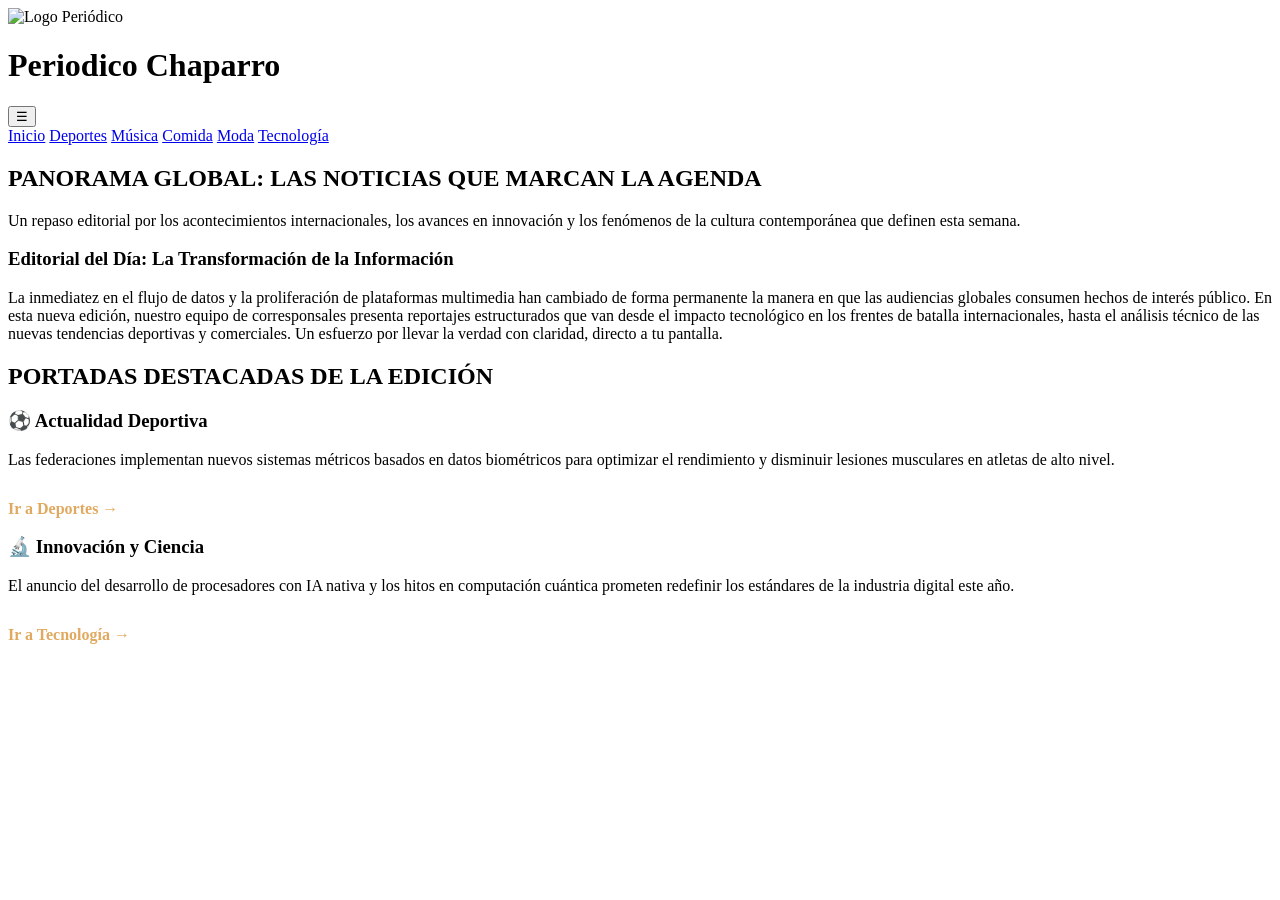
==== index.html @ 7a22fba1 "Add files via upload" ====
<!DOCTYPE html>
<html lang="es">
<head>
    <meta charset="UTF-8">
    <meta name="viewport" content="width=device-width, initial-scale=1.0">
    <title>Mi Periódico Chaparro</title>
    <link rel="stylesheet" href="css/estilo.css">
</head>
<body>

    <header class="header-v2">
        <div class="header-container-v2">
            <div class="brand-v2">
                <img src="https://www.shutterstock.com/editorial/image-editorial/M0TaYd1eM1j9A22fOTI5MzA=/chaparro-chuacheneger-440nw-16353763dv.jpg" alt="Logo Periódico">
                <h1>Periodico Chaparro</h1>
            </div>
            <button class="menu-movil-v2">☰</button>
            <nav class="nav-v2">
                <a href="index.html" class="active">Inicio</a>
                <a href="index2.html">Deportes</a>
                <a href="index3.html">Música</a>
                <a href="index4.html">Comida</a>
                <a href="index5.html">Moda</a>
                <a href="index6.html">Tecnología</a>
            </nav>
        </div>
    </header>

    <main class="contenedor-v2">
        
        <section class="seccion-v2">
            <div class="hero-v2" style="background-image: url('https://images.unsplash.com/photo-1504711434969-e33886168f5c?w=1600&auto=format&fit=crop&q=80');">
                <div class="hero-content">
                    <h2>PANORAMA GLOBAL: LAS NOTICIAS QUE MARCAN LA AGENDA</h2>
                    <p>Un repaso editorial por los acontecimientos internacionales, los avances en innovación y los fenómenos de la cultura contemporánea que definen esta semana.</p>
                </div>
            </div>
            
            <div class="hero-content-detalles">
                <div class="cronica-v2" style="margin-top: 0;">
                    <h3>Editorial del Día: La Transformación de la Información</h3>
                    <p>La inmediatez en el flujo de datos y la proliferación de plataformas multimedia han cambiado de forma permanente la manera en que las audiencias globales consumen hechos de interés público. En esta nueva edición, nuestro equipo de corresponsales presenta reportajes estructurados que van desde el impacto tecnológico en los frentes de batalla internacionales, hasta el análisis técnico de las nuevas tendencias deportivas y comerciales. Un esfuerzo por llevar la verdad con claridad, directo a tu pantalla.</p>
                </div>
            </div>
        </section>

        <section class="seccion-v2">
            <h2 class="titulo-seccion-v2">PORTADAS DESTACADAS DE LA EDICIÓN</h2>
            <div class="perfiles-grid-v2">
                
                <div class="perfil-info-v2" style="flex: 1;">
                    <h3>⚽ Actualidad Deportiva</h3>
                    <p>Las federaciones implementan nuevos sistemas métricos basados en datos biométricos para optimizar el rendimiento y disminuir lesiones musculares en atletas de alto nivel.</p>
                    <a href="deportes_v2.html" style="color: #e1a95f; text-decoration: none; font-weight: bold; margin-top: 15px; display: inline-block;">Ir a Deportes →</a>
                </div>
                
                <div class="perfil-info-v2" style="flex: 1;">
                    <h3>🔬 Innovación y Ciencia</h3>
                    <p>El anuncio del desarrollo de procesadores con IA nativa y los hitos en computación cuántica prometen redefinir los estándares de la industria digital este año.</p>
                    <a href="tec_v2.html" style="color: #e1a95f; text-decoration: none; font-weight: bold; margin-top: 15px; display: inline-block;">Ir a Tecnología →</a>
                </div>

            </div>
        </section>
        
    </main>
    <script src="script.js"></script>
</html>
</body>
</body>
</html>
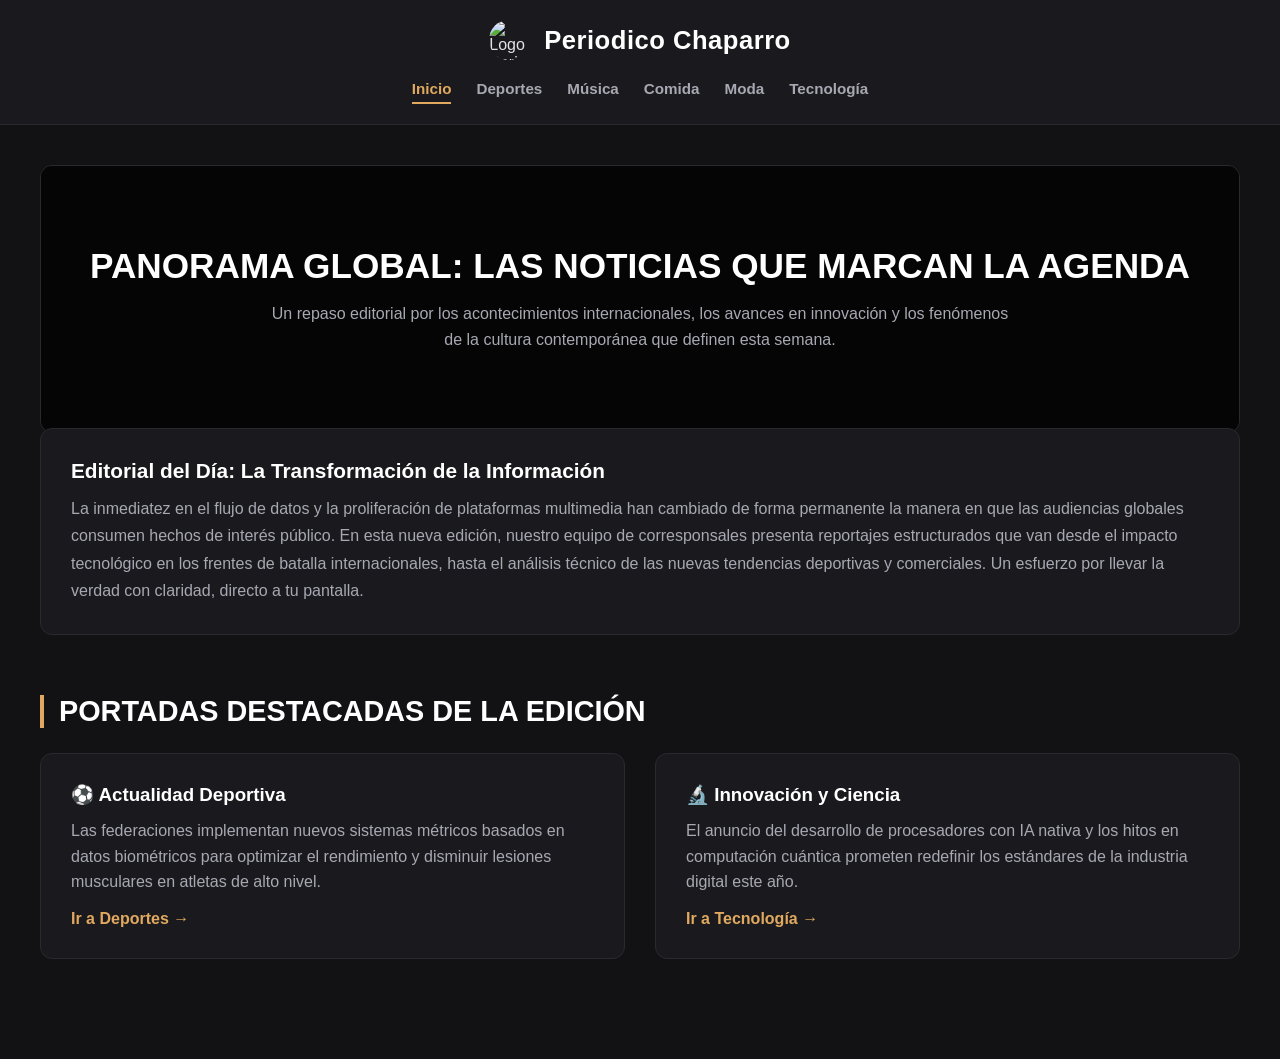
==== commit 65de6caf: "Update index.html" ====
--- a/index.html
+++ b/index.html
@@ -4,7 +4,7 @@
     <meta charset="UTF-8">
     <meta name="viewport" content="width=device-width, initial-scale=1.0">
     <title>Mi Periódico Chaparro</title>
-    <link rel="stylesheet" href="css/estilo.css">
+    <link rel="stylesheet" href="estilo.css">
 </head>
 <body>
 
@@ -68,4 +68,4 @@
 </html>
 </body>
 </body>
-</html>+</html>
--- a/estilo.css
+++ b/estilo.css
@@ -0,0 +1,434 @@
+/* RESET GENERAL Y FUENTES */
+body {
+    background-color: #121214;
+    color: #e1e1e6;
+    font-family: 'Segoe UI', Tahoma, Geneva, Verdana, sans-serif;
+    margin: 0;
+    padding: 0;
+}
+
+.contenedor-v2 {
+    max-width: 1200px;
+    margin: 0 auto;
+    padding: 40px 20px;
+}
+
+/* HEADER Y NAVEGACIÓN */
+.header-v2 {
+    background-color: #1a1a1e;
+    padding: 20px 0;
+    border-bottom: 1px solid #29292e;
+    position: sticky;
+    top: 0;
+    z-index: 1000;
+}
+
+.header-container-v2 {
+    max-width: 1200px;
+    margin: 0 auto;
+    padding: 0 20px;
+    display: flex;
+    flex-direction: column;
+    align-items: center;
+}
+
+.brand-v2 {
+    display: flex;
+    align-items: center;
+    gap: 15px;
+    margin-bottom: 15px;
+}
+
+.brand-v2 img {
+    width: 40px;
+    height: 40px;
+    border-radius: 50%;
+    object-fit: cover;
+}
+
+.brand-v2 h1 {
+    font-size: 1.6rem;
+    color: #ffffff;
+    margin: 0;
+    letter-spacing: 0.5px;
+}
+
+.nav-v2 {
+    display: flex;
+    justify-content: center;
+    gap: 25px;
+}
+
+.nav-v2 a {
+    color: #a8a8b3;
+    text-decoration: none;
+    font-size: 0.95rem;
+    font-weight: 600;
+    padding: 5px 0;
+    transition: color 0.2s;
+}
+
+.nav-v2 a:hover {
+    color: #ffffff;
+}
+
+.nav-v2 a.active {
+    color: #e1a95f;
+    border-bottom: 2px solid #e1a95f;
+}
+
+/* SECCIONES Y CONTENIDOS EXCLUSIVOS V2 */
+.seccion-v2 {
+    margin-bottom: 60px;
+    display: flex;
+    flex-direction: column;
+    gap: 25px;
+}
+
+.titulo-seccion-v2 {
+    color: #ffffff;
+    font-size: 1.8rem;
+    margin: 0;
+    border-left: 4px solid #e1a95f;
+    padding-left: 15px;
+}
+
+/* SECCIÓN 1: HERO Y VIDEO CONTAINER */
+.hero-v2 {
+    position: relative;
+    background-image: url('https://images.unsplash.com/photo-1508098682722-e99c43a406b2?w=1600&auto=format&fit=crop&q=80');
+    background-size: cover;
+    background-position: center;
+    border-radius: 12px;
+    padding: 80px 40px;
+    text-align: center;
+    overflow: hidden;
+    border: 1px solid #29292e;
+}
+
+.hero-v2::before {
+    content: '';
+    position: absolute;
+    top: 0; left: 0; width: 100%; height: 100%;
+    background: rgba(0, 0, 0, 0.75);
+}
+
+.hero-content {
+    position: relative;
+    z-index: 1;
+}
+
+.hero-v2 h2 {
+    font-size: 2.2rem;
+    color: #ffffff;
+    margin: 0 0 15px 0;
+}
+
+.hero-v2 p {
+    max-width: 750px;
+    margin: 0 auto;
+    color: #a8a8b3;
+    line-height: 1.6;
+}
+
+.hero-content-detalles {
+    background-color: #1a1a1e;
+    padding: 30px;
+    border-radius: 12px;
+    border: 1px solid #29292e;
+    margin-top: -30px;
+    position: relative;
+    z-index: 2;
+}
+
+.video-box-v2 {
+    max-width: 800px;
+    margin: 0 auto;
+    position: relative;
+    padding-bottom: 56.25%;
+    height: 0;
+    border-radius: 8px;
+    overflow: hidden;
+    border: 2px solid #e1a95f;
+}
+
+.video-box-v2 iframe {
+    position: absolute;
+    top: 0; left: 0; width: 100%; height: 100%;
+    border: 0;
+}
+
+.cronica-v2 {
+    margin-top: 30px;
+}
+
+.cronica-v2 h3 {
+    color: #ffffff;
+    margin: 0 0 12px 0;
+    font-size: 1.3rem;
+}
+
+.cronica-v2 p {
+    line-height: 1.7;
+    color: #a8a8b3;
+    margin: 0;
+}
+
+/* SECCIÓN 2: PERFILES ESCALONADOS */
+.perfiles-grid-v2 {
+    display: flex;
+    gap: 30px;
+}
+
+.perfil-foto-v2.large {
+    flex: 2;
+    background-image: url('https://images.unsplash.com/photo-1476480862126-209bfaa8edc8?w=1200&auto=format&fit=crop&q=80');
+    background-size: cover;
+    background-position: center;
+    border-radius: 12px;
+    height: 450px;
+    border: 1px solid #29292e;
+}
+
+.perfil-info-v2 {
+    flex: 1.5;
+    background-color: #1a1a1e;
+    padding: 30px;
+    border-radius: 12px;
+    border: 1px solid #29292e;
+    display: flex;
+    flex-direction: column;
+    justify-content: space-between;
+}
+
+.perfil-info-v2 h3 {
+    color: #ffffff;
+    margin: 0 0 12px 0;
+}
+
+.perfil-info-v2 p {
+    line-height: 1.6;
+    color: #a8a8b3;
+    margin: 0;
+}
+
+.perfil-foto-v2.small {
+    width: 100%;
+    height: 160px;
+    background-image: url('https://images.unsplash.com/photo-1517838277536-f5f99be501cd?w=600&auto=format&fit=crop&q=80');
+    background-size: cover;
+    background-position: center;
+    border-radius: 8px;
+    border: 1px solid #29292e;
+    margin-top: 20px;
+}
+
+/* SECCIÓN 3: TABLA DE AGENDA OFICIAL */
+.agenda-box-v2 {
+    background-color: #1a1a1e;
+    padding: 35px;
+    border-radius: 12px;
+    border: 1px solid #29292e;
+}
+
+.agenda-header-v2 {
+    display: flex;
+    align-items: center;
+    gap: 20px;
+    margin-bottom: 25px;
+    border-bottom: 1px solid #29292e;
+    padding-bottom: 15px;
+}
+
+.agenda-header-v2 img {
+    width: 55px;
+    height: 55px;
+    border-radius: 8px;
+    object-fit: cover;
+    border: 1px solid #e1a95f;
+}
+
+.agenda-header-v2 h3 {
+    color: #ffffff;
+    margin: 0;
+    font-size: 1.3rem;
+}
+
+.tabla-v2 {
+    width: 100%;
+    border-collapse: collapse;
+    color: #ffffff;
+}
+
+.tabla-v2 th {
+    text-align: left;
+    padding: 12px;
+    border-bottom: 2px solid #e1a95f;
+    color: #e1a95f;
+    font-weight: 600;
+}
+
+.tabla-v2 td {
+    padding: 15px;
+    border-bottom: 1px solid #29292e;
+    color: #e1e1e6;
+}
+
+.status-v2 {
+    font-weight: bold;
+    font-size: 0.85rem;
+    padding: 4px 10px;
+    border-radius: 4px;
+}
+
+.status-v2.abiertas { 
+    background-color: rgba(225, 169, 95, 0.15); 
+    color: #e1a95f; 
+}
+
+.status-v2.confirmado { 
+    background-color: rgba(46, 196, 182, 0.15); 
+    color: #2ec4b6; 
+}
+
+/* ADAPTACIÓN MÓVIL SENCILLA */
+@media (max-width: 768px) {
+    .perfiles-grid-v2 {
+        flex-direction: column;
+    }
+    .perfil-foto-v2.large {
+        height: 250px;
+    }
+}/* Soporte extra para interacciones de enlaces de la portada */
+.perfil-info-v2 a:hover {
+    text-decoration: underline !important;
+    color: #ffffff !important;
+}
+/* ==========================================
+   SOPORTE PARA MENÚ RESPONSIVO (HAMBURGUESA)
+   ========================================== */
+
+/* Botón oculto por defecto en computadoras */
+.menu-movil-v2 {
+    display: none;
+    background: none;
+    border: none;
+    color: #ffffff;
+    font-size: 2rem;
+    cursor: pointer;
+    padding: 5px 10px;
+}
+
+/* Reglas exclusivas para pantallas móviles */
+@media (max-width: 768px) {
+    .header-container-v2 {
+        flex-direction: row !important;
+        justify-content: space-between;
+        align-items: center;
+    }
+
+    .brand-v2 {
+        margin-bottom: 0 !important;
+    }
+
+    /* Muestra el botón de hamburguesa */
+    .menu-movil-v2 {
+        display: block;
+    }
+
+    /* Oculta el menú de navegación y lo vuelve vertical */
+    .nav-v2 {
+        display: none; 
+        flex-direction: column;
+        width: 100%;
+        text-align: center;
+        background-color: #1a1a1e;
+        position: absolute;
+        top: 100%;
+        left: 0;
+        padding: 20px 0;
+        border-bottom: 1px solid #29292e;
+        gap: 15px !important;
+        z-index: 999;
+    }
+
+    /* Clase activa que el JavaScript añadirá al hacer clic */
+    .nav-v2.show {
+        display: flex;
+    }
+
+    .nav-v2 a {
+        display: block;
+        padding: 10px 0;
+        font-size: 1.1rem;
+    }
+    
+    .nav-v2 a.active {
+        border-bottom: none;
+        color: #e1a95f;
+    }
+}
+/* ==========================================
+   SOPORTE PARA MENÚ RESPONSIVO (HAMBURGUESA)
+   ========================================== */
+
+/* Botón oculto por defecto en computadoras */
+.menu-movil-v2 {
+    display: none;
+    background: none;
+    border: none;
+    color: #ffffff;
+    font-size: 2rem;
+    cursor: pointer;
+    padding: 5px 10px;
+}
+
+/* Reglas exclusivas para pantallas móviles */
+@media (max-width: 768px) {
+    .header-container-v2 {
+        flex-direction: row !important;
+        justify-content: space-between;
+        align-items: center;
+    }
+
+    .brand-v2 {
+        margin-bottom: 0 !important;
+    }
+
+    /* Muestra el botón de hamburguesa */
+    .menu-movil-v2 {
+        display: block;
+    }
+
+    /* Oculta el menú de navegación y lo vuelve vertical */
+    .nav-v2 {
+        display: none; 
+        flex-direction: column;
+        width: 100%;
+        text-align: center;
+        background-color: #1a1a1e;
+        position: absolute;
+        top: 100%;
+        left: 0;
+        padding: 20px 0;
+        border-bottom: 1px solid #29292e;
+        gap: 15px !important;
+        z-index: 999;
+    }
+
+    /* Clase activa que el JavaScript añadirá al hacer clic */
+    .nav-v2.show {
+        display: flex;
+    }
+
+    .nav-v2 a {
+        display: block;
+        padding: 10px 0;
+        font-size: 1.1rem;
+    }
+    
+    .nav-v2 a.active {
+        border-bottom: none;
+        color: #e1a95f;
+    }
+}
